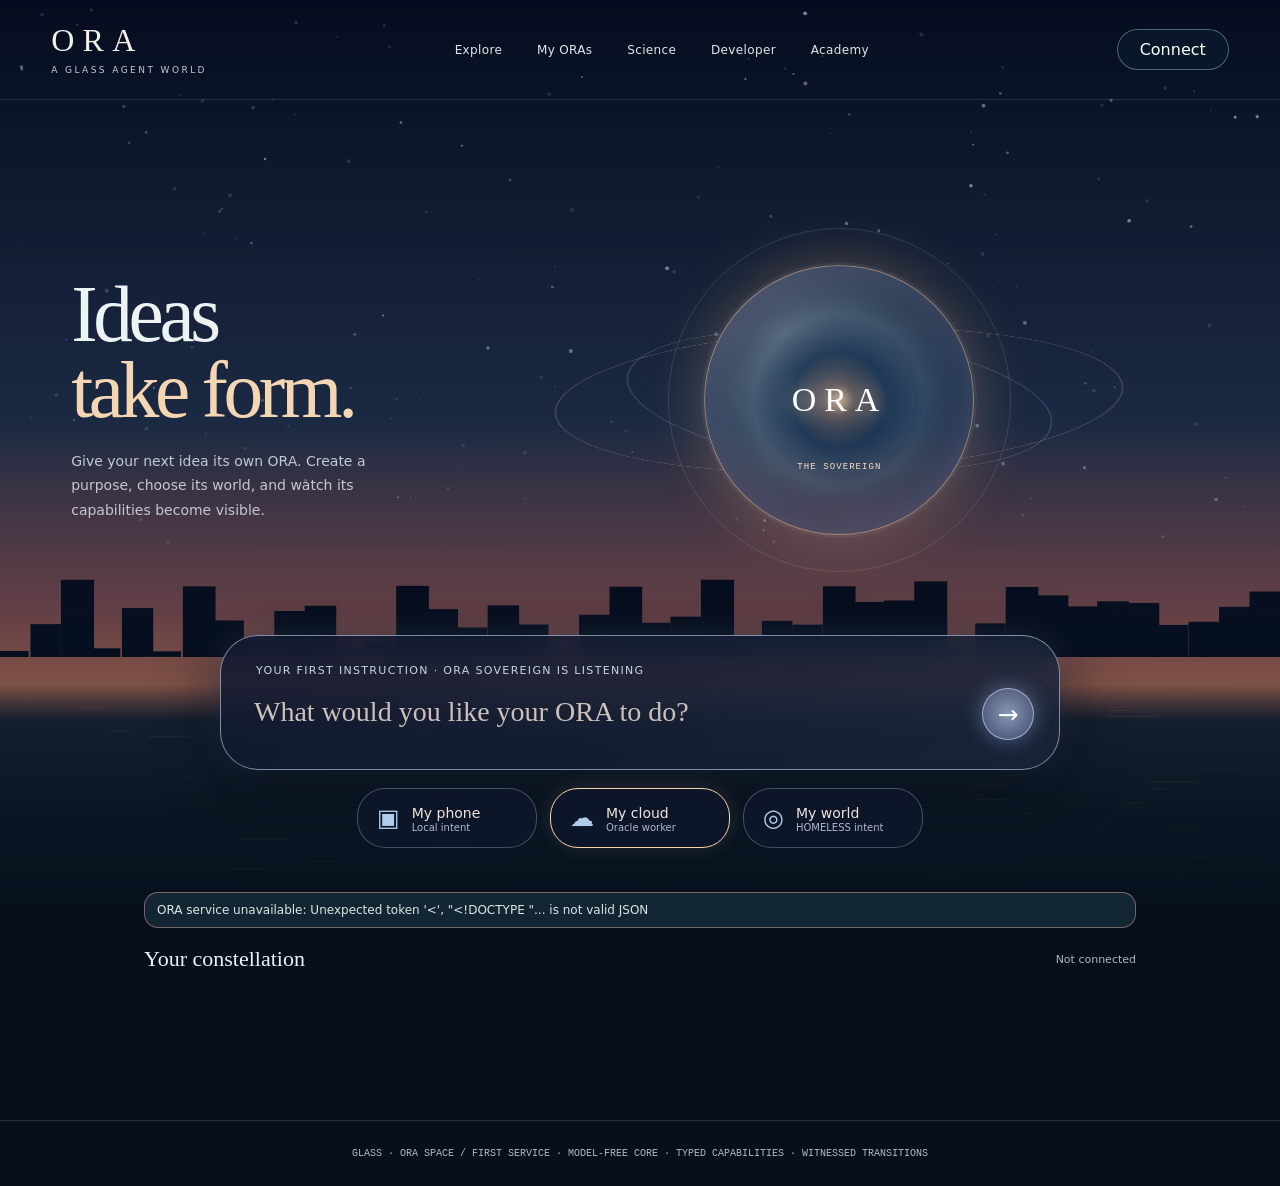
==== web/index.html @ 83384bf7 "feat(oraspace): add standalone interactive consumer launcher" ====
<!doctype html><html lang="en"><head><meta charset="UTF-8"><meta name="viewport" content="width=device-width,initial-scale=1"><meta name="theme-color" content="#06101b"><title>ORA Space · A GLASS Agent World</title><style>
:root{color-scheme:dark;--ink:#edf2f2;--muted:#adbec4;--veil:#101c30;--edge:#bdcbdc5c;--gold:#ffd0a0;--blue:#a6c7fa}*{box-sizing:border-box}html{min-width:320px;background:#070e1c}body{font-family:system-ui,-apple-system,Segoe UI,sans-serif;background:#070e1c;color:var(--ink);margin:0;min-height:100vh}button,input,textarea,select{font:inherit}button{cursor:pointer}button:focus-visible,input:focus-visible,textarea:focus-visible{outline:2px solid #d6dfff;outline-offset:2px}#cosmos{position:fixed;inset:0;z-index:0;width:100%;height:100%;pointer-events:none}.scene-shade{position:fixed;inset:0;background:linear-gradient(180deg,#02051218 0%,#04102135 48%,#05101785 87%,#07101bbd);z-index:1;pointer-events:none}.page{position:relative;z-index:2;min-height:100vh}nav{display:flex;align-items:center;justify-content:space-between;gap:15px;max-width:1480px;margin:0 auto;padding:24px clamp(19px,4vw,68px);border-bottom:1px solid #9bcfe427}.wordmark{font:400 32px/1 Georgia,serif;letter-spacing:.26em;text-decoration:none;color:#f3efe9;white-space:nowrap}.wordmark small{font:9px system-ui;letter-spacing:.27em;color:#bfd0d4;display:block;padding-top:9px}.navlinks{display:flex;gap:clamp(13px,2.4vw,32px);align-items:center}.navlinks button{border:0;background:transparent;color:#e2e6e7;font-size:12px;letter-spacing:.03em;padding:8px 2px}.navlinks button:hover{color:#fff;text-shadow:0 0 16px #a6c7ff}.signin{background:#0c1e3488;border:1px solid #90b5d17e;border-radius:30px;padding:10px 22px;color:white;white-space:nowrap}.hero{max-width:1240px;margin:auto;min-height:min(70vh,600px);display:flex;align-items:center;gap:35px;padding:30px clamp(19px,4vw,68px)}.left{width:33%;align-self:center}.left h1{font:400 clamp(50px,6.2vw,95px)/.96 Georgia,serif;letter-spacing:-.055em;margin:12px 0 21px}.left h1 em{font-style:normal;color:#f4d6b3}.left p{font-size:14px;line-height:1.75;color:#c2c9d0;max-width:320px}.orbit-zone{width:67%;height:min(58vh,500px);min-height:345px;position:relative;display:flex;justify-content:center;align-items:center}.circle{position:absolute;border-radius:50%;border:1px solid #ecc39d4f;transform:rotateX(69deg) rotateZ(-13deg);pointer-events:none}.r1{width:78%;height:78%}.r2{width:61%;height:61%;border-color:#9eccec4e;transform:rotateX(66deg) rotateZ(27deg)}.r3{width:41%;height:41%;border-color:#ffcdab34;transform:rotateX(70deg) rotateZ(80deg)}.prime{width:clamp(160px,22vw,270px);aspect-ratio:1;border-radius:50%;display:grid;place-items:center;cursor:pointer;position:relative;border:1px solid #ffcaa48c;background:radial-gradient(circle at 50% 50%,#ffdfa5a1 0%,#e18b4d2c 8%,#133454aa 25%,#7ccff220 45%,#080e244c 70%),radial-gradient(circle at 30% 25%,#ffffff40,#a2d2f709 65%);box-shadow:0 0 60px #efae7750,inset 0 0 50px #bbd2ff56,0 0 0 3px #84adce17;backdrop-filter:blur(6px)}.prime:before{content:'';position:absolute;inset:-14%;border-radius:50%;border:1px solid #e0c09a29}.prime strong{font:400 clamp(22px,2.8vw,34px) Georgia,serif;letter-spacing:.23em;text-shadow:0 0 20px #ffcbaa}.prime small{position:absolute;bottom:23%;font:9px monospace;letter-spacing:.12em;color:#f8dbc1}.orbit-children{position:absolute;inset:0;pointer-events:none}.ora-orb{position:absolute;transform:translate(-50%,-50%);width:var(--size,49px);height:var(--size,49px);border-radius:50%;border:1px solid #d7ddff7a;background:radial-gradient(circle at 35% 31%,#eaeefa98,#7185db42 26%,#1c294b66 72%);box-shadow:0 0 20px #829ad849,inset 0 0 17px #a0caff55;pointer-events:auto;cursor:pointer;color:#f0f3f7;font:8px monospace;overflow:visible}.ora-orb.active{background:radial-gradient(circle at 40% 30%,#fff0bb,#f2bd6b55,#37294c88 75%);border-color:#f1c78d;box-shadow:0 0 25px #f2c07688}.ora-orb span{position:absolute;top:105%;left:50%;transform:translateX(-50%);white-space:nowrap;font:9px monospace;color:#e3dde2;text-shadow:0 1px 5px #000}.start{max-width:840px;padding:25px 25px 28px;margin:-65px auto 0;background:linear-gradient(135deg,#10182fd9,#18253ace);border:1px solid #becde8a1;border-radius:38px;backdrop-filter:blur(18px);box-shadow:0 13px 60px #020510b4,0 0 33px #bcceff29}.start label{display:block;color:#c9d6db;font-size:11px;letter-spacing:.12em;margin:3px 10px 10px}.input-row{display:flex;gap:10px;align-items:center}.input-row textarea{border:0;background:transparent;color:#f7f3e9;font:400 clamp(20px,3vw,28px)/1.5 Georgia,serif;resize:none;min-height:54px;max-height:150px;width:100%;padding:4px 8px;outline:0}.input-row textarea::placeholder{color:#e9dcd1;opacity:.86}.send{flex:none;background:radial-gradient(circle,#c9deff9e,#859bd953);border:1px solid #d7d9ffa3;color:white;border-radius:50%;width:52px;height:52px;font-size:25px;box-shadow:0 0 20px #a3b5f577}.placement{display:flex;justify-content:center;align-items:center;gap:13px;flex-wrap:wrap;margin:18px auto 0;max-width:860px}.place{min-width:180px;background:#10172cbb;border:1px solid #b8c1df55;border-radius:28px;padding:14px 19px;color:#f0e5dd;display:flex;align-items:center;gap:12px;text-align:left;backdrop-filter:blur(9px)}.place .symbol{font-size:24px;color:#afcceb}.place b{font:400 14px system-ui}.place small{display:block;color:#b2bac7;font-size:10px}.place.selected{border-color:#f9d4aa;box-shadow:0 0 20px #efc39523}.lower{max-width:1040px;margin:44px auto;padding:0 24px 90px}.section-head{display:flex;justify-content:space-between;gap:10px;align-items:center;margin-bottom:14px}.section-head h2{font:400 22px Georgia,serif;margin:0}.section-head small{color:#aeb9ba;font-size:11px}.card{border:1px solid #b0d2d544;background:#081526d8;border-radius:19px;padding:20px 24px;backdrop-filter:blur(8px);margin-bottom:12px}.status{font-size:11px;letter-spacing:.1em;color:#b3d7bf}.card h3{font:400 20px Georgia,serif;margin:5px 0}.card p{color:#bdc9cf;font-size:12px;line-height:1.6}.caps{display:flex;gap:7px;flex-wrap:wrap;margin:12px 0}.caps span{border:1px solid #7da5a88c;color:#c7d4d8;padding:5px 8px;border-radius:17px;font:10px monospace}.card button,.subtle-button{border:1px solid #9cc0d47d;border-radius:20px;background:#13263bcc;color:#deebea;padding:8px 13px;font-size:12px;margin:3px 5px 3px 0}.card .primary{background:#c4dfd7;color:#142c34;border:0}.mission-box{display:grid;grid-template-columns:1fr auto;gap:8px;margin-top:12px}.mission-box input{background:#0d1e2ecc;border:1px solid #84abb357;border-radius:15px;color:white;padding:10px;min-width:0}.mission-box select{background:#0d1e2e;color:white;border:1px solid #84abb357;border-radius:15px;max-width:180px;padding:8px}.notice{padding:10px 12px;background:#182f3cbb;border:1px solid #a6b6bb40;border-radius:14px;margin:18px 0;color:#dce7e2;font-size:12px}.notice a{color:#b8e0ef}.link{color:#a8dce6;font:11px monospace;word-break:break-all}.details{margin-top:12px;color:#b4c6cb;font:11px/1.7 monospace;white-space:pre-wrap;word-break:break-word}.footer{text-align:center;font:10px/1.7 monospace;color:#b1bdc5;padding:24px;border-top:1px solid #a7c4cf2f}.hidden{display:none!important}@media(max-width:760px){nav{padding:15px}.wordmark{font-size:25px}.navlinks{display:none}.hero{display:block;min-height:0;padding:32px 17px 0}.left{width:100%;position:relative;z-index:3}.left h1{font-size:49px;margin:0 0 9px}.left p{font-size:12px;max-width:270px}.orbit-zone{width:100%;min-height:300px;height:330px;margin-top:-20px}.prime{width:175px}.start{margin:-28px 14px 0;padding:20px 15px 22px;border-radius:28px}.input-row textarea{font-size:20px}.placement{padding:0 12px;gap:8px}.place{min-width:0;flex:1;padding:9px;gap:5px;min-height:64px;border-radius:16px}.place .symbol{font-size:20px}.place b{font-size:11px}.place small{font-size:9px}.lower{margin-top:34px}.mission-box{grid-template-columns:1fr}.mission-box select{max-width:none}}
</style></head><body><canvas id="cosmos" aria-hidden="true"></canvas><div class="scene-shade"></div><div class="page"><nav><div class="wordmark">ORA<small>A GLASS AGENT WORLD</small></div><div class="navlinks"><button data-intent="Explore the existing ORAs">Explore</button><button data-intent="Show my ORAs">My ORAs</button><button data-intent="Explain Unison, grammars and the GLASS Tower">Science</button><button data-intent="Create an ORA for development tools">Developer</button><button data-intent="Teach me how the ORA SDK works">Academy</button></div><button class="signin" id="signin">Connect</button></nav><section class="hero"><div class="left"><h1>Ideas<br><em>take form.</em></h1><p>Give your next idea its own ORA. Create a purpose, choose its world, and watch its capabilities become visible.</p></div><div class="orbit-zone" id="orbit"><div class="circle r1"></div><div class="circle r2"></div><div class="circle r3"></div><button class="prime" id="prime" aria-label="Talk to ORA Sovereign"><strong>ORA</strong><small>THE SOVEREIGN</small></button><div class="orbit-children" id="orbit-children"></div></div></section><section class="start" id="start"><label for="goal">YOUR FIRST INSTRUCTION · ORA SOVEREIGN IS LISTENING</label><div class="input-row"><textarea rows="1" id="goal" placeholder="What would you like your ORA to do?"></textarea><button class="send" id="create" title="Propose your ORA" aria-label="Propose ORA">→</button></div></section><div class="placement" role="group" aria-label="Requested place for your ORA"><button class="place" data-place="android"><span class="symbol">▣</span><span><b>My phone</b><small>Local intent</small></span></button><button class="place selected" data-place="oracle"><span class="symbol">☁</span><span><b>My cloud</b><small>Oracle worker</small></span></button><button class="place" data-place="homeless"><span class="symbol">◎</span><span><b>My world</b><small>HOMELESS intent</small></span></button></div><section class="lower"><div id="notice" class="notice">This first launch is a functional ORA engine laboratory. Local and HOMELESS placement are requested destinations, not running device workers yet. To make changes here, start the engine service.</div><div class="section-head"><h2>Your constellation</h2><small id="count">Connecting…</small></div><div id="oras"></div></section><div class="footer">GLASS · ORA SPACE / FIRST SERVICE · MODEL-FREE CORE · TYPED CAPABILITIES · WITNESSED TRANSITIONS</div></div><script>
(()=>{'use strict';const $=id=>document.getElementById(id);let auth='',oras=[],placement='oracle',after=0,recent=0,selected=null;const missionResults=new Map();const query=(url,opts={})=>fetch(url,{...opts,headers:{...(opts.body?{'Content-Type':'application/json'}:{}),...(auth?{'Authorization':'Bearer '+auth}:{}),...opts.headers}}).then(async r=>{const x=await r.json();if(!r.ok)throw Error(x.detail||x.message||x.error||r.status);return x});const txt=(s)=>{const p=document.createElement('p');p.textContent=s;return p};function notice(s,err=false){$('notice').textContent=s;$('notice').style.borderColor=err?'#d39b9788':'#a6b6bb40'};
$('signin').onclick=()=>{let input=prompt('ORA owner access key (if required on this deployment). Leave blank for loopback development.');if(input!==null){auth=input.trim();refresh()}};
document.querySelectorAll('[data-place]').forEach(b=>b.onclick=()=>{placement=b.dataset.place;document.querySelectorAll('[data-place]').forEach(x=>x.classList.toggle('selected',x===b));notice('Placement requested: '+(placement==='oracle'?'Oracle VM':placement==='android'?'Android':'HOMELESS')+'. Activation here runs on the ORA service until a compatible worker registers.')});
document.querySelectorAll('[data-intent]').forEach(b=>b.onclick=()=>{ $('goal').value=b.dataset.intent;$('goal').focus();$('start').scrollIntoView({behavior:'smooth',block:'center'})});$('prime').onclick=()=>{selected=null;$('goal').placeholder='What would you like your ORA to do?';$('goal').focus();notice('ORA Sovereign coordinates specialist ORAs and their permissions; it cannot grant them powers it does not have.')};
$('create').onclick=async()=>{let goal=$('goal').value.trim();if(goal.length<5){notice('Describe your mission in at least five characters.',true);return}try{
 if(selected){
  const target=oras.find(x=>x.id===selected);
  if(!target||target.life!=='RUNNING')throw Error('Selected ORA is not running. Review and activate it first.');
  const chosen=target.grants.find(x=>x==='language.inspect')||target.grants.find(x=>x==='article.structure')||target.grants.find(x=>x==='grammar.propose')||target.grants.find(x=>x==='scene.generate');
  if(!chosen)throw Error('This ORA has no admitted conversational-text operation yet.');
  const payload=chosen==='scene.generate'?{seed:41729,count:60}:{text:goal};
  let m=await query('/api/v1/oras/'+target.id+'/missions',{method:'POST',body:JSON.stringify({kind:chosen,payload})});
  notice('Sent to '+target.name+' as '+chosen+'. Mission '+m.mission.id+' is running.');
  selected=null;$('goal').value='';$('goal').placeholder='What would you like your ORA to do?';
  await waitResult(target.id,m.mission.id);return;
 }
 let a=await query('/api/v1/oras',{method:'POST',body:JSON.stringify({name:'',goal,placement})});selected=a.ora.id;notice('Created proposal '+a.ora.id+'. Review its known capabilities before launching.');$('goal').value='';await refresh();document.getElementById('ora-'+selected)?.scrollIntoView({behavior:'smooth',block:'nearest'})}catch(e){notice(e.message,true)}};
async function action(id,act,version){try{let a=await query('/api/v1/oras/'+id+'/transition',{method:'POST',body:JSON.stringify({action:act,expected_version:version})});notice(a.ora.name+' → '+a.ora.life);await refresh()}catch(e){notice('Transition refused: '+e.message,true)}};
async function mission(id){const kind=$('kind-'+id).value;const value=$('input-'+id).value;let payload={text:value};if(kind==='scene.generate'){try{payload={seed:Number.parseInt(value||'41729',10),count:60};if(!Number.isSafeInteger(payload.seed))throw Error('seed must be integer')}catch(e){notice('Use an integer scene seed.',true);return}}if(kind==='clock.sample')payload={};if(kind==='ora.delegate')payload={goal:value};try{let m=await query('/api/v1/oras/'+id+'/missions',{method:'POST',body:JSON.stringify({kind,payload})});notice('Mission '+m.mission.id+' queued. Watching real event receipts.');await waitResult(id,m.mission.id)}catch(e){notice('Mission denied: '+e.message,true)}};
async function waitResult(id,missionId){missionResults.set(id,'Processing '+missionId+'…');await refresh();let tries=0;const timer=setInterval(async()=>{try{let r=await query('/api/v1/missions/'+missionId);if(r.mission.state==='SUCCEEDED'||r.mission.state==='FAILED'||++tries>25){clearInterval(timer);missionResults.set(id,JSON.stringify(r.mission.result||{error:r.mission.error},null,2).slice(0,3500));await refresh()}}catch(e){clearInterval(timer);missionResults.set(id,e.message);await refresh()}},300)}
function render(a){let root=a.id==='ora-sovereign';const wrap=document.createElement('div');wrap.className='card';wrap.id='ora-'+a.id;
 let top=document.createElement('div');top.className='status';top.textContent=(root?'ROOT · ':'')+a.life+' · '+a.placement.toUpperCase()+(a.placement!=='oracle'?' (PLACEMENT INTENT)':'');wrap.append(top);let h=document.createElement('h3');h.textContent=a.name;wrap.append(h);let p=txt(a.goal);wrap.append(p);let url=document.createElement('div');url.className='link';url.textContent=location.origin+a.url_path;wrap.append(url);let caps=document.createElement('div');caps.className='caps';for(const c of a.grants){const s=document.createElement('span');s.textContent=c;caps.append(s)}wrap.append(caps);if(a.missing.length){let mi=txt('Pending adapters: '+a.missing.join(', ')+'. Not executable in this release.');mi.className='status';wrap.append(mi)}
 let actions=document.createElement('div');if(a.life==='PROPOSED')addButton('Review',()=>action(a.id,'review',a.version));if(a.life==='READY')addButton('Activate',()=>action(a.id,'activate',a.version));if(a.life==='RUNNING'&&!root)addButton('Pause',()=>action(a.id,'pause',a.version));if(a.life==='PAUSED')addButton('Resume',()=>action(a.id,'resume',a.version));if(!root&&a.life!=='STOPPED')addButton('Stop',()=>action(a.id,'stop',a.version));addButton('Copy continuity URL',()=>{const addr=location.origin+a.url_path+'/manifest';navigator.clipboard?.writeText(addr).then(()=>notice('Copied '+addr)).catch(()=>notice(addr))});function addButton(t,callback){let b=document.createElement('button');b.textContent=t;b.onclick=callback;actions.append(b)}wrap.append(actions);
 if(a.life==='RUNNING'){let missionBox=document.createElement('div');missionBox.className='mission-box';let sel=document.createElement('select');sel.id='kind-'+a.id;for(const c of a.grants){if(c==='ora.delegate')continue;let op=document.createElement('option');op.value=c;op.textContent=c;sel.append(op)}let inp=document.createElement('input');inp.id='input-'+a.id;inp.placeholder='Paste text, or enter a scene seed';const b=document.createElement('button');b.textContent='Run mission';b.className='primary';b.onclick=()=>mission(a.id);if(!sel.options.length)b.disabled=true;missionBox.append(sel,inp,b);wrap.append(missionBox);const res=document.createElement('pre');res.id='result-'+a.id;res.className='details';res.textContent=missionResults.get(a.id)||'';wrap.append(res)}return wrap}
function orbs(){const host=$('orbit-children');host.replaceChildren();const entries=oras.filter(a=>a.id!=='ora-sovereign').slice(0,12);for(let i=0;i<entries.length;i++){const a=entries[i],b=document.createElement('button');b.className='ora-orb '+(a.life==='RUNNING'?'active':'');b.style.left=(50+40*Math.cos(i*2*Math.PI/Math.max(entries.length,3)-Math.PI/2))+'%';b.style.top=(50+40*Math.sin(i*2*Math.PI/Math.max(entries.length,3)-Math.PI/2))+'%';b.style.setProperty('--size',(30+(i%3)*5)+'px');b.title=a.name;b.setAttribute('aria-label','Select '+a.name);let label=document.createElement('span');label.textContent=a.name.slice(0,18);b.append(label);b.onclick=()=>{selected=a.id;$('goal').value='';$('goal').placeholder='Ask '+a.name+'…';notice('Selected '+a.name+'. Your next request goes to this ORA.');$('goal').focus()};host.append(b)}}
async function refresh(){try{const r=await query('/api/v1/oras');oras=r.oras;$('count').textContent=oras.length+' registered · '+oras.filter(x=>x.life==='RUNNING').length+' operating';const holder=$('oras');holder.replaceChildren();oras.filter(a=>a.id!=='ora-sovereign').forEach(a=>holder.append(render(a)));holder.append(render(oras.find(a=>a.id==='ora-sovereign')));orbs();const e=await query('/api/v1/events?after='+after);if(e.events.length){after=e.events.at(-1).seq;recent=e.events.length} }catch(e){$('count').textContent='Not connected';if(e.message!=='AUTH_REQUIRED')notice('ORA service unavailable: '+e.message,true)}}
refresh();setInterval(()=>{if(document.visibilityState==='visible')refresh()},1800);
const canvas=$('cosmos'),context=canvas.getContext('2d',{alpha:false});let dots=[],waves=[],start=performance.now(),last=0;const reduce=matchMedia('(prefers-reduced-motion: reduce)').matches;const seeded=i=>{let x=Math.imul(i+17,2654435761)>>>0;x^=x>>>17;x=Math.imul(x,2246822519)>>>0;return x/4294967296};function resize(){const d=Math.min(devicePixelRatio||1,1.6);canvas.width=Math.round(innerWidth*d);canvas.height=Math.round(innerHeight*d);context.setTransform(d,0,0,d,0,0);dots=Array.from({length:170},(_,i)=>({x:seeded(i*5+2)*innerWidth,y:seeded(i*3+11)*innerHeight*.62,s:.5+seeded(i*13+4)*1.6,p:seeded(i*17+3)*6.28,f:.2+seeded(i*5+8)*1.2}))}addEventListener('resize',resize);resize();document.querySelector('#start').addEventListener('pointerdown',()=>waves.push({x:innerWidth*.5,y:innerHeight*.73,t:performance.now()}));function renderTime(ms){if(ms-last<32)return requestAnimationFrame(renderTime);last=ms;const t=reduce?0:(ms-start)/1000,w=innerWidth,h=innerHeight;let g=context.createLinearGradient(0,0,0,h);g.addColorStop(0,'#060d1f');g.addColorStop(.47,'#21304c');g.addColorStop(.68,'#9a5c60');g.addColorStop(.76,'#db8369');g.addColorStop(.80,'#222b42');g.addColorStop(1,'#071529');context.fillStyle=g;context.fillRect(0,0,w,h);for(let i=0;i<dots.length;i++){const s=dots[i],a=.16+.5*Math.pow(.5+.5*Math.sin(t*s.f+s.p),3);context.fillStyle=`rgba(190,220,245,${a})`;context.beginPath();context.arc(s.x,s.y,s.s,0,Math.PI*2);context.fill()}const horizon=h*.73;context.fillStyle='#080f23';for(let i=0;i<42;i++){let x=(i/42)*w,seed=seeded(i*19+3),height=seed*h*.09+2,width=w/45+seed*5;context.fillRect(x,horizon-height,width,height)}for(let i=0;i<80;i++){const y=horizon+(i/80)**1.3*(h-horizon),x=(seeded(i*17+5)*w+Math.sin(t*.15+i)*5),len=3+seeded(i*13+1)*w*.04;context.strokeStyle=`rgba(242,181,131,${.04+.15*seeded(i*3+7)})`;context.beginPath();context.moveTo(x,y);context.lineTo(x+len,y);context.stroke()}waves=waves.filter(a=>ms-a.t<2600);for(let a of waves){const age=(ms-a.t)/2600;context.beginPath();context.ellipse(a.x,a.y,age*160+10,age*25+2,0,0,Math.PI*2);context.strokeStyle=`rgba(194,226,230,${.29*(1-age)})`;context.stroke()}requestAnimationFrame(renderTime)}requestAnimationFrame(renderTime)
})();</script></body></html>
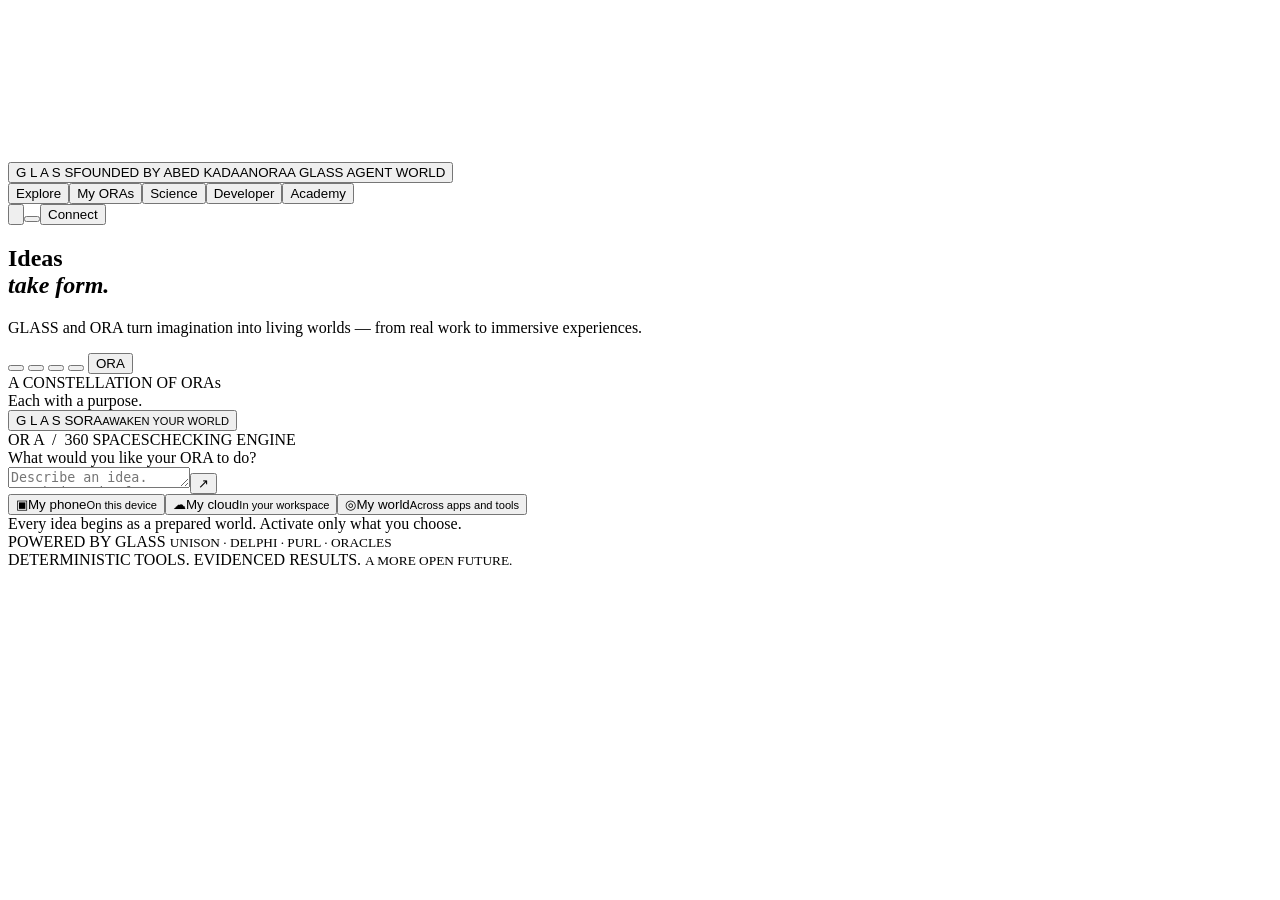
==== commit 51582793: "feat(oraspace): immersive ORA 360 arrival and creator" ====
--- a/web/index.html
+++ b/web/index.html
@@ -1,32 +1,52 @@
-<!doctype html><html lang="en"><head><meta charset="UTF-8"><meta name="viewport" content="width=device-width,initial-scale=1"><meta name="theme-color" content="#06101b"><title>ORA Space · A GLASS Agent World</title><style>
-:root{color-scheme:dark;--ink:#edf2f2;--muted:#adbec4;--veil:#101c30;--edge:#bdcbdc5c;--gold:#ffd0a0;--blue:#a6c7fa}*{box-sizing:border-box}html{min-width:320px;background:#070e1c}body{font-family:system-ui,-apple-system,Segoe UI,sans-serif;background:#070e1c;color:var(--ink);margin:0;min-height:100vh}button,input,textarea,select{font:inherit}button{cursor:pointer}button:focus-visible,input:focus-visible,textarea:focus-visible{outline:2px solid #d6dfff;outline-offset:2px}#cosmos{position:fixed;inset:0;z-index:0;width:100%;height:100%;pointer-events:none}.scene-shade{position:fixed;inset:0;background:linear-gradient(180deg,#02051218 0%,#04102135 48%,#05101785 87%,#07101bbd);z-index:1;pointer-events:none}.page{position:relative;z-index:2;min-height:100vh}nav{display:flex;align-items:center;justify-content:space-between;gap:15px;max-width:1480px;margin:0 auto;padding:24px clamp(19px,4vw,68px);border-bottom:1px solid #9bcfe427}.wordmark{font:400 32px/1 Georgia,serif;letter-spacing:.26em;text-decoration:none;color:#f3efe9;white-space:nowrap}.wordmark small{font:9px system-ui;letter-spacing:.27em;color:#bfd0d4;display:block;padding-top:9px}.navlinks{display:flex;gap:clamp(13px,2.4vw,32px);align-items:center}.navlinks button{border:0;background:transparent;color:#e2e6e7;font-size:12px;letter-spacing:.03em;padding:8px 2px}.navlinks button:hover{color:#fff;text-shadow:0 0 16px #a6c7ff}.signin{background:#0c1e3488;border:1px solid #90b5d17e;border-radius:30px;padding:10px 22px;color:white;white-space:nowrap}.hero{max-width:1240px;margin:auto;min-height:min(70vh,600px);display:flex;align-items:center;gap:35px;padding:30px clamp(19px,4vw,68px)}.left{width:33%;align-self:center}.left h1{font:400 clamp(50px,6.2vw,95px)/.96 Georgia,serif;letter-spacing:-.055em;margin:12px 0 21px}.left h1 em{font-style:normal;color:#f4d6b3}.left p{font-size:14px;line-height:1.75;color:#c2c9d0;max-width:320px}.orbit-zone{width:67%;height:min(58vh,500px);min-height:345px;position:relative;display:flex;justify-content:center;align-items:center}.circle{position:absolute;border-radius:50%;border:1px solid #ecc39d4f;transform:rotateX(69deg) rotateZ(-13deg);pointer-events:none}.r1{width:78%;height:78%}.r2{width:61%;height:61%;border-color:#9eccec4e;transform:rotateX(66deg) rotateZ(27deg)}.r3{width:41%;height:41%;border-color:#ffcdab34;transform:rotateX(70deg) rotateZ(80deg)}.prime{width:clamp(160px,22vw,270px);aspect-ratio:1;border-radius:50%;display:grid;place-items:center;cursor:pointer;position:relative;border:1px solid #ffcaa48c;background:radial-gradient(circle at 50% 50%,#ffdfa5a1 0%,#e18b4d2c 8%,#133454aa 25%,#7ccff220 45%,#080e244c 70%),radial-gradient(circle at 30% 25%,#ffffff40,#a2d2f709 65%);box-shadow:0 0 60px #efae7750,inset 0 0 50px #bbd2ff56,0 0 0 3px #84adce17;backdrop-filter:blur(6px)}.prime:before{content:'';position:absolute;inset:-14%;border-radius:50%;border:1px solid #e0c09a29}.prime strong{font:400 clamp(22px,2.8vw,34px) Georgia,serif;letter-spacing:.23em;text-shadow:0 0 20px #ffcbaa}.prime small{position:absolute;bottom:23%;font:9px monospace;letter-spacing:.12em;color:#f8dbc1}.orbit-children{position:absolute;inset:0;pointer-events:none}.ora-orb{position:absolute;transform:translate(-50%,-50%);width:var(--size,49px);height:var(--size,49px);border-radius:50%;border:1px solid #d7ddff7a;background:radial-gradient(circle at 35% 31%,#eaeefa98,#7185db42 26%,#1c294b66 72%);box-shadow:0 0 20px #829ad849,inset 0 0 17px #a0caff55;pointer-events:auto;cursor:pointer;color:#f0f3f7;font:8px monospace;overflow:visible}.ora-orb.active{background:radial-gradient(circle at 40% 30%,#fff0bb,#f2bd6b55,#37294c88 75%);border-color:#f1c78d;box-shadow:0 0 25px #f2c07688}.ora-orb span{position:absolute;top:105%;left:50%;transform:translateX(-50%);white-space:nowrap;font:9px monospace;color:#e3dde2;text-shadow:0 1px 5px #000}.start{max-width:840px;padding:25px 25px 28px;margin:-65px auto 0;background:linear-gradient(135deg,#10182fd9,#18253ace);border:1px solid #becde8a1;border-radius:38px;backdrop-filter:blur(18px);box-shadow:0 13px 60px #020510b4,0 0 33px #bcceff29}.start label{display:block;color:#c9d6db;font-size:11px;letter-spacing:.12em;margin:3px 10px 10px}.input-row{display:flex;gap:10px;align-items:center}.input-row textarea{border:0;background:transparent;color:#f7f3e9;font:400 clamp(20px,3vw,28px)/1.5 Georgia,serif;resize:none;min-height:54px;max-height:150px;width:100%;padding:4px 8px;outline:0}.input-row textarea::placeholder{color:#e9dcd1;opacity:.86}.send{flex:none;background:radial-gradient(circle,#c9deff9e,#859bd953);border:1px solid #d7d9ffa3;color:white;border-radius:50%;width:52px;height:52px;font-size:25px;box-shadow:0 0 20px #a3b5f577}.placement{display:flex;justify-content:center;align-items:center;gap:13px;flex-wrap:wrap;margin:18px auto 0;max-width:860px}.place{min-width:180px;background:#10172cbb;border:1px solid #b8c1df55;border-radius:28px;padding:14px 19px;color:#f0e5dd;display:flex;align-items:center;gap:12px;text-align:left;backdrop-filter:blur(9px)}.place .symbol{font-size:24px;color:#afcceb}.place b{font:400 14px system-ui}.place small{display:block;color:#b2bac7;font-size:10px}.place.selected{border-color:#f9d4aa;box-shadow:0 0 20px #efc39523}.lower{max-width:1040px;margin:44px auto;padding:0 24px 90px}.section-head{display:flex;justify-content:space-between;gap:10px;align-items:center;margin-bottom:14px}.section-head h2{font:400 22px Georgia,serif;margin:0}.section-head small{color:#aeb9ba;font-size:11px}.card{border:1px solid #b0d2d544;background:#081526d8;border-radius:19px;padding:20px 24px;backdrop-filter:blur(8px);margin-bottom:12px}.status{font-size:11px;letter-spacing:.1em;color:#b3d7bf}.card h3{font:400 20px Georgia,serif;margin:5px 0}.card p{color:#bdc9cf;font-size:12px;line-height:1.6}.caps{display:flex;gap:7px;flex-wrap:wrap;margin:12px 0}.caps span{border:1px solid #7da5a88c;color:#c7d4d8;padding:5px 8px;border-radius:17px;font:10px monospace}.card button,.subtle-button{border:1px solid #9cc0d47d;border-radius:20px;background:#13263bcc;color:#deebea;padding:8px 13px;font-size:12px;margin:3px 5px 3px 0}.card .primary{background:#c4dfd7;color:#142c34;border:0}.mission-box{display:grid;grid-template-columns:1fr auto;gap:8px;margin-top:12px}.mission-box input{background:#0d1e2ecc;border:1px solid #84abb357;border-radius:15px;color:white;padding:10px;min-width:0}.mission-box select{background:#0d1e2e;color:white;border:1px solid #84abb357;border-radius:15px;max-width:180px;padding:8px}.notice{padding:10px 12px;background:#182f3cbb;border:1px solid #a6b6bb40;border-radius:14px;margin:18px 0;color:#dce7e2;font-size:12px}.notice a{color:#b8e0ef}.link{color:#a8dce6;font:11px monospace;word-break:break-all}.details{margin-top:12px;color:#b4c6cb;font:11px/1.7 monospace;white-space:pre-wrap;word-break:break-word}.footer{text-align:center;font:10px/1.7 monospace;color:#b1bdc5;padding:24px;border-top:1px solid #a7c4cf2f}.hidden{display:none!important}@media(max-width:760px){nav{padding:15px}.wordmark{font-size:25px}.navlinks{display:none}.hero{display:block;min-height:0;padding:32px 17px 0}.left{width:100%;position:relative;z-index:3}.left h1{font-size:49px;margin:0 0 9px}.left p{font-size:12px;max-width:270px}.orbit-zone{width:100%;min-height:300px;height:330px;margin-top:-20px}.prime{width:175px}.start{margin:-28px 14px 0;padding:20px 15px 22px;border-radius:28px}.input-row textarea{font-size:20px}.placement{padding:0 12px;gap:8px}.place{min-width:0;flex:1;padding:9px;gap:5px;min-height:64px;border-radius:16px}.place .symbol{font-size:20px}.place b{font-size:11px}.place small{font-size:9px}.lower{margin-top:34px}.mission-box{grid-template-columns:1fr}.mission-box select{max-width:none}}
-</style></head><body><canvas id="cosmos" aria-hidden="true"></canvas><div class="scene-shade"></div><div class="page"><nav><div class="wordmark">ORA<small>A GLASS AGENT WORLD</small></div><div class="navlinks"><button data-intent="Explore the existing ORAs">Explore</button><button data-intent="Show my ORAs">My ORAs</button><button data-intent="Explain Unison, grammars and the GLASS Tower">Science</button><button data-intent="Create an ORA for development tools">Developer</button><button data-intent="Teach me how the ORA SDK works">Academy</button></div><button class="signin" id="signin">Connect</button></nav><section class="hero"><div class="left"><h1>Ideas<br><em>take form.</em></h1><p>Give your next idea its own ORA. Create a purpose, choose its world, and watch its capabilities become visible.</p></div><div class="orbit-zone" id="orbit"><div class="circle r1"></div><div class="circle r2"></div><div class="circle r3"></div><button class="prime" id="prime" aria-label="Talk to ORA Sovereign"><strong>ORA</strong><small>THE SOVEREIGN</small></button><div class="orbit-children" id="orbit-children"></div></div></section><section class="start" id="start"><label for="goal">YOUR FIRST INSTRUCTION · ORA SOVEREIGN IS LISTENING</label><div class="input-row"><textarea rows="1" id="goal" placeholder="What would you like your ORA to do?"></textarea><button class="send" id="create" title="Propose your ORA" aria-label="Propose ORA">→</button></div></section><div class="placement" role="group" aria-label="Requested place for your ORA"><button class="place" data-place="android"><span class="symbol">▣</span><span><b>My phone</b><small>Local intent</small></span></button><button class="place selected" data-place="oracle"><span class="symbol">☁</span><span><b>My cloud</b><small>Oracle worker</small></span></button><button class="place" data-place="homeless"><span class="symbol">◎</span><span><b>My world</b><small>HOMELESS intent</small></span></button></div><section class="lower"><div id="notice" class="notice">This first launch is a functional ORA engine laboratory. Local and HOMELESS placement are requested destinations, not running device workers yet. To make changes here, start the engine service.</div><div class="section-head"><h2>Your constellation</h2><small id="count">Connecting…</small></div><div id="oras"></div></section><div class="footer">GLASS · ORA SPACE / FIRST SERVICE · MODEL-FREE CORE · TYPED CAPABILITIES · WITNESSED TRANSITIONS</div></div><script>
-(()=>{'use strict';const $=id=>document.getElementById(id);let auth='',oras=[],placement='oracle',after=0,recent=0,selected=null;const missionResults=new Map();const query=(url,opts={})=>fetch(url,{...opts,headers:{...(opts.body?{'Content-Type':'application/json'}:{}),...(auth?{'Authorization':'Bearer '+auth}:{}),...opts.headers}}).then(async r=>{const x=await r.json();if(!r.ok)throw Error(x.detail||x.message||x.error||r.status);return x});const txt=(s)=>{const p=document.createElement('p');p.textContent=s;return p};function notice(s,err=false){$('notice').textContent=s;$('notice').style.borderColor=err?'#d39b9788':'#a6b6bb40'};
-$('signin').onclick=()=>{let input=prompt('ORA owner access key (if required on this deployment). Leave blank for loopback development.');if(input!==null){auth=input.trim();refresh()}};
-document.querySelectorAll('[data-place]').forEach(b=>b.onclick=()=>{placement=b.dataset.place;document.querySelectorAll('[data-place]').forEach(x=>x.classList.toggle('selected',x===b));notice('Placement requested: '+(placement==='oracle'?'Oracle VM':placement==='android'?'Android':'HOMELESS')+'. Activation here runs on the ORA service until a compatible worker registers.')});
-document.querySelectorAll('[data-intent]').forEach(b=>b.onclick=()=>{ $('goal').value=b.dataset.intent;$('goal').focus();$('start').scrollIntoView({behavior:'smooth',block:'center'})});$('prime').onclick=()=>{selected=null;$('goal').placeholder='What would you like your ORA to do?';$('goal').focus();notice('ORA Sovereign coordinates specialist ORAs and their permissions; it cannot grant them powers it does not have.')};
-$('create').onclick=async()=>{let goal=$('goal').value.trim();if(goal.length<5){notice('Describe your mission in at least five characters.',true);return}try{
- if(selected){
-  const target=oras.find(x=>x.id===selected);
-  if(!target||target.life!=='RUNNING')throw Error('Selected ORA is not running. Review and activate it first.');
-  const chosen=target.grants.find(x=>x==='language.inspect')||target.grants.find(x=>x==='article.structure')||target.grants.find(x=>x==='grammar.propose')||target.grants.find(x=>x==='scene.generate');
-  if(!chosen)throw Error('This ORA has no admitted conversational-text operation yet.');
-  const payload=chosen==='scene.generate'?{seed:41729,count:60}:{text:goal};
-  let m=await query('/api/v1/oras/'+target.id+'/missions',{method:'POST',body:JSON.stringify({kind:chosen,payload})});
-  notice('Sent to '+target.name+' as '+chosen+'. Mission '+m.mission.id+' is running.');
-  selected=null;$('goal').value='';$('goal').placeholder='What would you like your ORA to do?';
-  await waitResult(target.id,m.mission.id);return;
- }
- let a=await query('/api/v1/oras',{method:'POST',body:JSON.stringify({name:'',goal,placement})});selected=a.ora.id;notice('Created proposal '+a.ora.id+'. Review its known capabilities before launching.');$('goal').value='';await refresh();document.getElementById('ora-'+selected)?.scrollIntoView({behavior:'smooth',block:'nearest'})}catch(e){notice(e.message,true)}};
-async function action(id,act,version){try{let a=await query('/api/v1/oras/'+id+'/transition',{method:'POST',body:JSON.stringify({action:act,expected_version:version})});notice(a.ora.name+' → '+a.ora.life);await refresh()}catch(e){notice('Transition refused: '+e.message,true)}};
-async function mission(id){const kind=$('kind-'+id).value;const value=$('input-'+id).value;let payload={text:value};if(kind==='scene.generate'){try{payload={seed:Number.parseInt(value||'41729',10),count:60};if(!Number.isSafeInteger(payload.seed))throw Error('seed must be integer')}catch(e){notice('Use an integer scene seed.',true);return}}if(kind==='clock.sample')payload={};if(kind==='ora.delegate')payload={goal:value};try{let m=await query('/api/v1/oras/'+id+'/missions',{method:'POST',body:JSON.stringify({kind,payload})});notice('Mission '+m.mission.id+' queued. Watching real event receipts.');await waitResult(id,m.mission.id)}catch(e){notice('Mission denied: '+e.message,true)}};
-async function waitResult(id,missionId){missionResults.set(id,'Processing '+missionId+'…');await refresh();let tries=0;const timer=setInterval(async()=>{try{let r=await query('/api/v1/missions/'+missionId);if(r.mission.state==='SUCCEEDED'||r.mission.state==='FAILED'||++tries>25){clearInterval(timer);missionResults.set(id,JSON.stringify(r.mission.result||{error:r.mission.error},null,2).slice(0,3500));await refresh()}}catch(e){clearInterval(timer);missionResults.set(id,e.message);await refresh()}},300)}
-function render(a){let root=a.id==='ora-sovereign';const wrap=document.createElement('div');wrap.className='card';wrap.id='ora-'+a.id;
- let top=document.createElement('div');top.className='status';top.textContent=(root?'ROOT · ':'')+a.life+' · '+a.placement.toUpperCase()+(a.placement!=='oracle'?' (PLACEMENT INTENT)':'');wrap.append(top);let h=document.createElement('h3');h.textContent=a.name;wrap.append(h);let p=txt(a.goal);wrap.append(p);let url=document.createElement('div');url.className='link';url.textContent=location.origin+a.url_path;wrap.append(url);let caps=document.createElement('div');caps.className='caps';for(const c of a.grants){const s=document.createElement('span');s.textContent=c;caps.append(s)}wrap.append(caps);if(a.missing.length){let mi=txt('Pending adapters: '+a.missing.join(', ')+'. Not executable in this release.');mi.className='status';wrap.append(mi)}
- let actions=document.createElement('div');if(a.life==='PROPOSED')addButton('Review',()=>action(a.id,'review',a.version));if(a.life==='READY')addButton('Activate',()=>action(a.id,'activate',a.version));if(a.life==='RUNNING'&&!root)addButton('Pause',()=>action(a.id,'pause',a.version));if(a.life==='PAUSED')addButton('Resume',()=>action(a.id,'resume',a.version));if(!root&&a.life!=='STOPPED')addButton('Stop',()=>action(a.id,'stop',a.version));addButton('Copy continuity URL',()=>{const addr=location.origin+a.url_path+'/manifest';navigator.clipboard?.writeText(addr).then(()=>notice('Copied '+addr)).catch(()=>notice(addr))});function addButton(t,callback){let b=document.createElement('button');b.textContent=t;b.onclick=callback;actions.append(b)}wrap.append(actions);
- if(a.life==='RUNNING'){let missionBox=document.createElement('div');missionBox.className='mission-box';let sel=document.createElement('select');sel.id='kind-'+a.id;for(const c of a.grants){if(c==='ora.delegate')continue;let op=document.createElement('option');op.value=c;op.textContent=c;sel.append(op)}let inp=document.createElement('input');inp.id='input-'+a.id;inp.placeholder='Paste text, or enter a scene seed';const b=document.createElement('button');b.textContent='Run mission';b.className='primary';b.onclick=()=>mission(a.id);if(!sel.options.length)b.disabled=true;missionBox.append(sel,inp,b);wrap.append(missionBox);const res=document.createElement('pre');res.id='result-'+a.id;res.className='details';res.textContent=missionResults.get(a.id)||'';wrap.append(res)}return wrap}
-function orbs(){const host=$('orbit-children');host.replaceChildren();const entries=oras.filter(a=>a.id!=='ora-sovereign').slice(0,12);for(let i=0;i<entries.length;i++){const a=entries[i],b=document.createElement('button');b.className='ora-orb '+(a.life==='RUNNING'?'active':'');b.style.left=(50+40*Math.cos(i*2*Math.PI/Math.max(entries.length,3)-Math.PI/2))+'%';b.style.top=(50+40*Math.sin(i*2*Math.PI/Math.max(entries.length,3)-Math.PI/2))+'%';b.style.setProperty('--size',(30+(i%3)*5)+'px');b.title=a.name;b.setAttribute('aria-label','Select '+a.name);let label=document.createElement('span');label.textContent=a.name.slice(0,18);b.append(label);b.onclick=()=>{selected=a.id;$('goal').value='';$('goal').placeholder='Ask '+a.name+'…';notice('Selected '+a.name+'. Your next request goes to this ORA.');$('goal').focus()};host.append(b)}}
-async function refresh(){try{const r=await query('/api/v1/oras');oras=r.oras;$('count').textContent=oras.length+' registered · '+oras.filter(x=>x.life==='RUNNING').length+' operating';const holder=$('oras');holder.replaceChildren();oras.filter(a=>a.id!=='ora-sovereign').forEach(a=>holder.append(render(a)));holder.append(render(oras.find(a=>a.id==='ora-sovereign')));orbs();const e=await query('/api/v1/events?after='+after);if(e.events.length){after=e.events.at(-1).seq;recent=e.events.length} }catch(e){$('count').textContent='Not connected';if(e.message!=='AUTH_REQUIRED')notice('ORA service unavailable: '+e.message,true)}}
-refresh();setInterval(()=>{if(document.visibilityState==='visible')refresh()},1800);
-const canvas=$('cosmos'),context=canvas.getContext('2d',{alpha:false});let dots=[],waves=[],start=performance.now(),last=0;const reduce=matchMedia('(prefers-reduced-motion: reduce)').matches;const seeded=i=>{let x=Math.imul(i+17,2654435761)>>>0;x^=x>>>17;x=Math.imul(x,2246822519)>>>0;return x/4294967296};function resize(){const d=Math.min(devicePixelRatio||1,1.6);canvas.width=Math.round(innerWidth*d);canvas.height=Math.round(innerHeight*d);context.setTransform(d,0,0,d,0,0);dots=Array.from({length:170},(_,i)=>({x:seeded(i*5+2)*innerWidth,y:seeded(i*3+11)*innerHeight*.62,s:.5+seeded(i*13+4)*1.6,p:seeded(i*17+3)*6.28,f:.2+seeded(i*5+8)*1.2}))}addEventListener('resize',resize);resize();document.querySelector('#start').addEventListener('pointerdown',()=>waves.push({x:innerWidth*.5,y:innerHeight*.73,t:performance.now()}));function renderTime(ms){if(ms-last<32)return requestAnimationFrame(renderTime);last=ms;const t=reduce?0:(ms-start)/1000,w=innerWidth,h=innerHeight;let g=context.createLinearGradient(0,0,0,h);g.addColorStop(0,'#060d1f');g.addColorStop(.47,'#21304c');g.addColorStop(.68,'#9a5c60');g.addColorStop(.76,'#db8369');g.addColorStop(.80,'#222b42');g.addColorStop(1,'#071529');context.fillStyle=g;context.fillRect(0,0,w,h);for(let i=0;i<dots.length;i++){const s=dots[i],a=.16+.5*Math.pow(.5+.5*Math.sin(t*s.f+s.p),3);context.fillStyle=`rgba(190,220,245,${a})`;context.beginPath();context.arc(s.x,s.y,s.s,0,Math.PI*2);context.fill()}const horizon=h*.73;context.fillStyle='#080f23';for(let i=0;i<42;i++){let x=(i/42)*w,seed=seeded(i*19+3),height=seed*h*.09+2,width=w/45+seed*5;context.fillRect(x,horizon-height,width,height)}for(let i=0;i<80;i++){const y=horizon+(i/80)**1.3*(h-horizon),x=(seeded(i*17+5)*w+Math.sin(t*.15+i)*5),len=3+seeded(i*13+1)*w*.04;context.strokeStyle=`rgba(242,181,131,${.04+.15*seeded(i*3+7)})`;context.beginPath();context.moveTo(x,y);context.lineTo(x+len,y);context.stroke()}waves=waves.filter(a=>ms-a.t<2600);for(let a of waves){const age=(ms-a.t)/2600;context.beginPath();context.ellipse(a.x,a.y,age*160+10,age*25+2,0,0,Math.PI*2);context.strokeStyle=`rgba(194,226,230,${.29*(1-age)})`;context.stroke()}requestAnimationFrame(renderTime)}requestAnimationFrame(renderTime)
-})();</script></body></html>
+<!doctype html>
+<html lang="en">
+<head>
+<meta charset="UTF-8"><meta name="viewport" content="width=device-width,initial-scale=1,viewport-fit=cover"><meta name="theme-color" content="#080f21">
+<meta name="description" content="ORA Space — Ideas take form. A GLASS Agent World.">
+<title>ORA Space · A GLASS Agent World</title>
+<link rel="stylesheet" href="/style.css">
+<script src="/scene.js" defer></script><script src="/app.js" defer></script>
+</head>
+<body>
+<canvas id="universe" aria-hidden="true"></canvas><div class="world-vignette" aria-hidden="true"></div>
+<div class="shell">
+ <header class="masthead">
+  <button class="brand" id="home" type="button" aria-label="GLASS and ORA — home">
+   <span class="brand-eclipse" aria-hidden="true"></span>
+   <span class="brand-names"><span class="glass-name">G L A S S</span><span class="founder">FOUNDED BY ABED KADAAN</span><span class="ora-name">ORA</span><span class="brand-line">A GLASS AGENT WORLD</span></span>
+  </button>
+  <nav class="nav" aria-label="Explore ORA Space"><button data-mode="explore">Explore</button><button data-mode="oras">My ORAs</button><button data-mode="science">Science</button><button data-mode="developer">Developer</button><button data-mode="academy">Academy</button></nav>
+  <div class="header-actions"><button class="search-icon" id="openSearch" aria-label="Focus on ORA command field"><svg viewBox="0 0 24 24" fill="none" stroke="currentColor" stroke-width="1.35"><circle cx="10" cy="10" r="6.5"/><path d="m15 15 6 6"/></svg></button><button class="menu-icon" id="menu" aria-label="Show navigation" aria-expanded="false"><span></span><span></span><span></span></button><button class="sign-in" id="connect">Connect</button></div>
+ </header>
+ <main>
+  <section class="arrival" aria-label="ORA celestial arrival">
+    <div class="opening"><h1>Ideas<br><em>take form.</em></h1><p class="story">GLASS and ORA turn imagination into living worlds — from real work to immersive experiences.</p></div>
+    <div class="orb-field" id="orbField" aria-label="Living constellation of ORAs"><div class="arc arc-a"></div><div class="arc arc-b"></div><div class="arc arc-c"></div>
+     <button class="orb smaller orb-one" data-orb="Creator" aria-label="Meet Creator ORA"><span></span></button>
+     <button class="orb smaller orb-two" data-orb="Space OS" aria-label="Meet Space OS ORA"><span></span></button>
+     <button class="orb smaller orb-three" data-orb="World OS" aria-label="Meet World OS ORA"><span></span></button>
+     <button class="orb smaller orb-four" data-orb="Showrunner" aria-label="Meet Showrunner ORA"><span></span></button>
+     <button class="orb parent-orb" id="parentOrb" aria-label="Speak with ORA Sovereign"><span class="orb-geometry"></span><span class="orb-core"></span><span class="orb-title">ORA</span></button>
+     <div class="orb-notes" aria-hidden="true">A CONSTELLATION OF ORAs<br>Each with a purpose.</div>
+    </div>
+    <div class="beacon-path" aria-hidden="true"></div>
+    <button class="landing" id="landing" aria-label="Open your ORA Space"><span class="landing-glimmer"></span><span>G L A S S</span><span>ORA</span><small>AWAKEN YOUR WORLD</small></button>
+  </section>
+  <section class="interaction" id="interaction" aria-label="Create and operate ORAs">
+   <div class="interaction-top"><span class="eyebrow">OR A  &nbsp;/&nbsp; 360 SPACES</span><span class="connection" id="connection">CHECKING ENGINE</span></div>
+   <div class="command-panel" id="commandPanel"><label for="intent">What would you like your ORA to do?</label><div class="command-line"><textarea id="intent" rows="1" placeholder="Describe an idea. Watch it take form…"></textarea><button id="submitIntent" aria-label="Prepare ORA" title="Prepare ORA">↗</button></div></div>
+   <div class="scope" aria-label="Where your ORA could live"><button class="scope-btn" data-scope="device"><span>▣</span><span>My phone<small>On this device</small></span></button><button class="scope-btn selected" data-scope="cloud"><span>☁</span><span>My cloud<small>In your workspace</small></span></button><button class="scope-btn" data-scope="world"><span>◎</span><span>My world<small>Across apps and tools</small></span></button></div>
+   <div class="workpane" id="workpane" hidden>
+    <div class="work-head"><div><span class="eyebrow" id="workType">ORA 360 · PREPARED</span><h2 id="workTitle">Your creation</h2></div><button class="icon-action" id="closeWork" aria-label="Close workspace">×</button></div>
+    <div class="work-main"><div class="work-description" id="workDescription"></div><div class="view-tabs" id="viewTabs" aria-label="Artifact representations"></div><div class="view-output" id="viewOutput" tabindex="0"></div></div>
+    <div class="work-actions"><button id="approveWork" class="gold-action">Realize locally</button><button id="anchorWork">Create Codex anchor</button><button id="batonWork">Offer Baton</button><button id="copyWork">Copy manifest</button></div>
+    <div class="work-receipt" id="receipt"></div>
+   </div>
+   <div class="system-feed" id="systemFeed" role="status" aria-live="polite">Every idea begins as a prepared world. Activate only what you choose.</div>
+  </section>
+ </main>
+ <footer><div><span class="dash"></span> POWERED BY GLASS <small>UNISON · DELPHI · PURL · ORACLES</small></div><div>DETERMINISTIC TOOLS. EVIDENCED RESULTS. <small>A MORE OPEN FUTURE.</small></div></footer>
+</div>
+<div class="auth-sheet" id="authSheet" hidden><div class="auth-card" role="dialog" aria-modal="true" aria-labelledby="authTitle"><button class="icon-action" id="authClose" aria-label="Close">×</button><span class="eyebrow">ORA SOVEREIGN</span><h2 id="authTitle">Connect your workspace</h2><p>This first service uses a private owner key. Production account login and per-user sessions are still being built.</p><label for="authKey">Owner access key</label><input type="password" id="authKey" autocomplete="off" placeholder="Optional local development access"><div class="auth-buttons"><button id="authSave" class="gold-action">Use for this tab</button><button id="authDemo">Explore without connecting</button></div></div></div>
+</body>
+</html>
